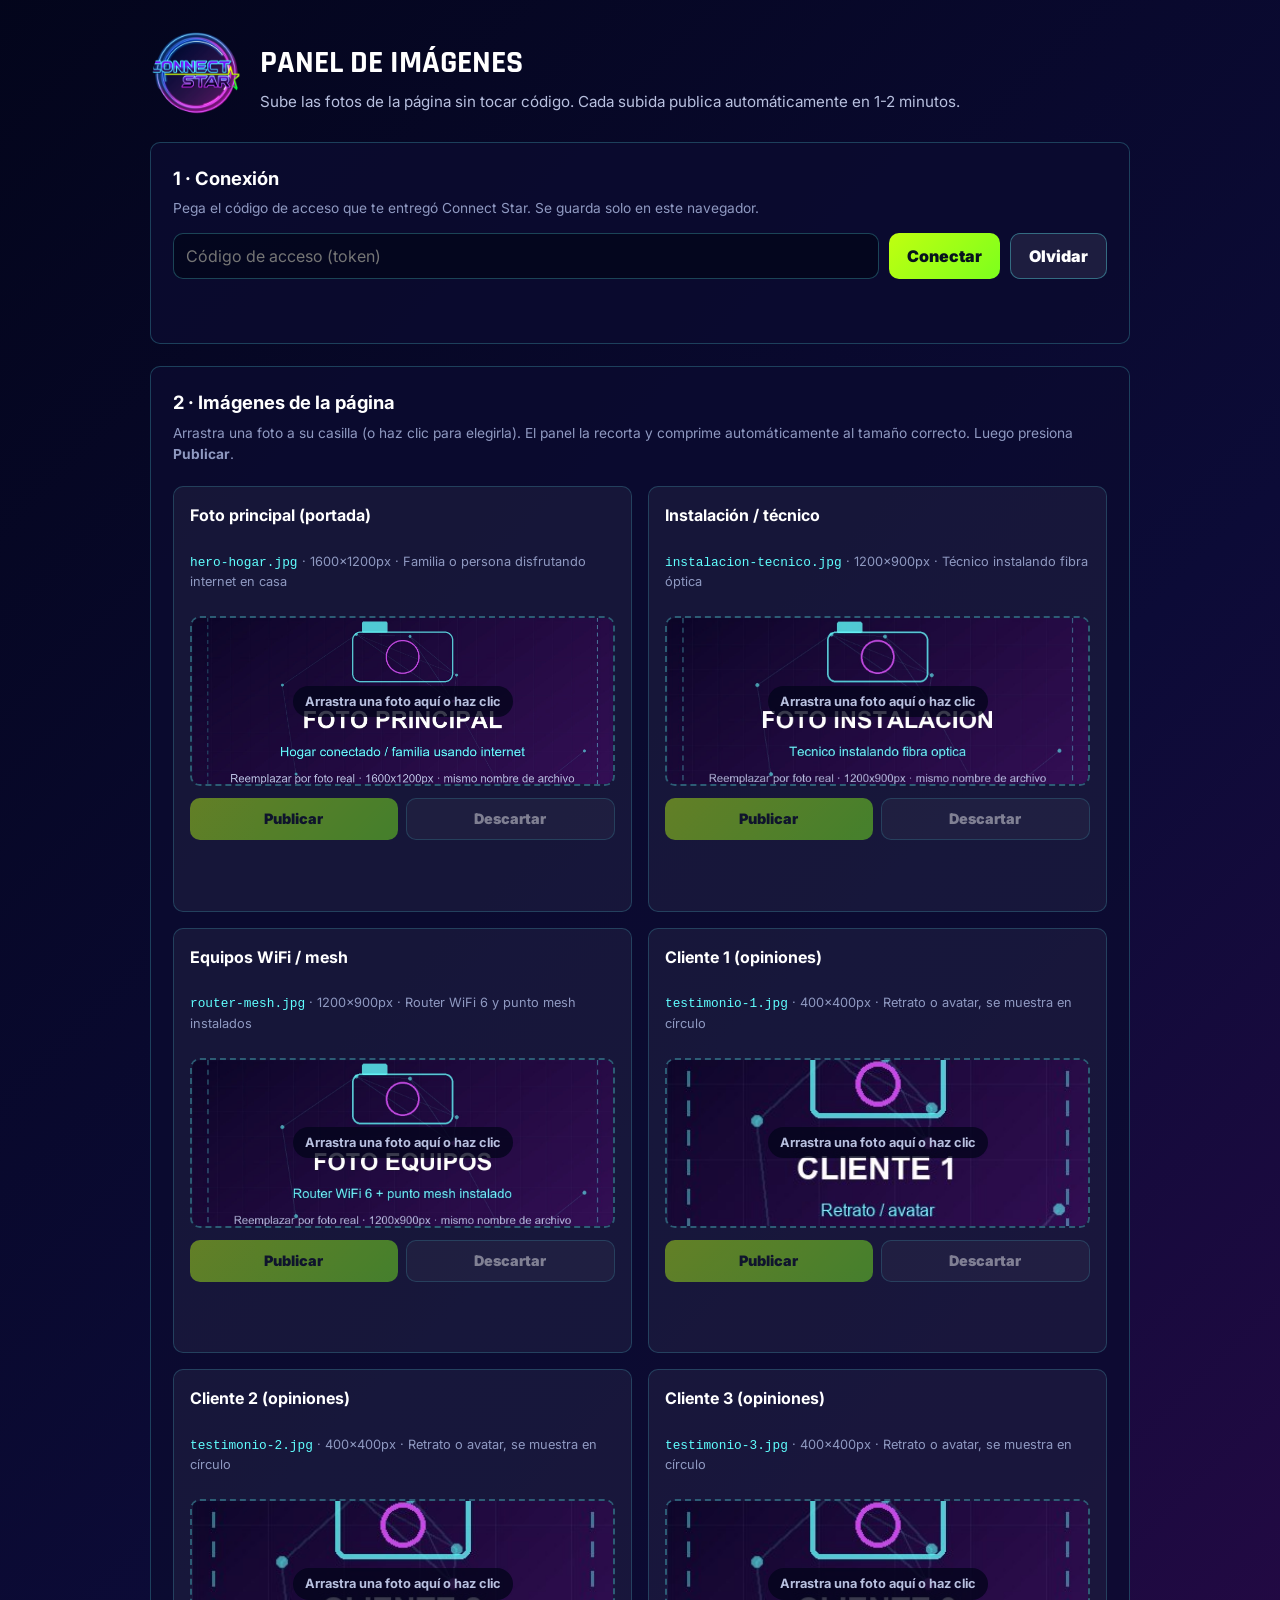
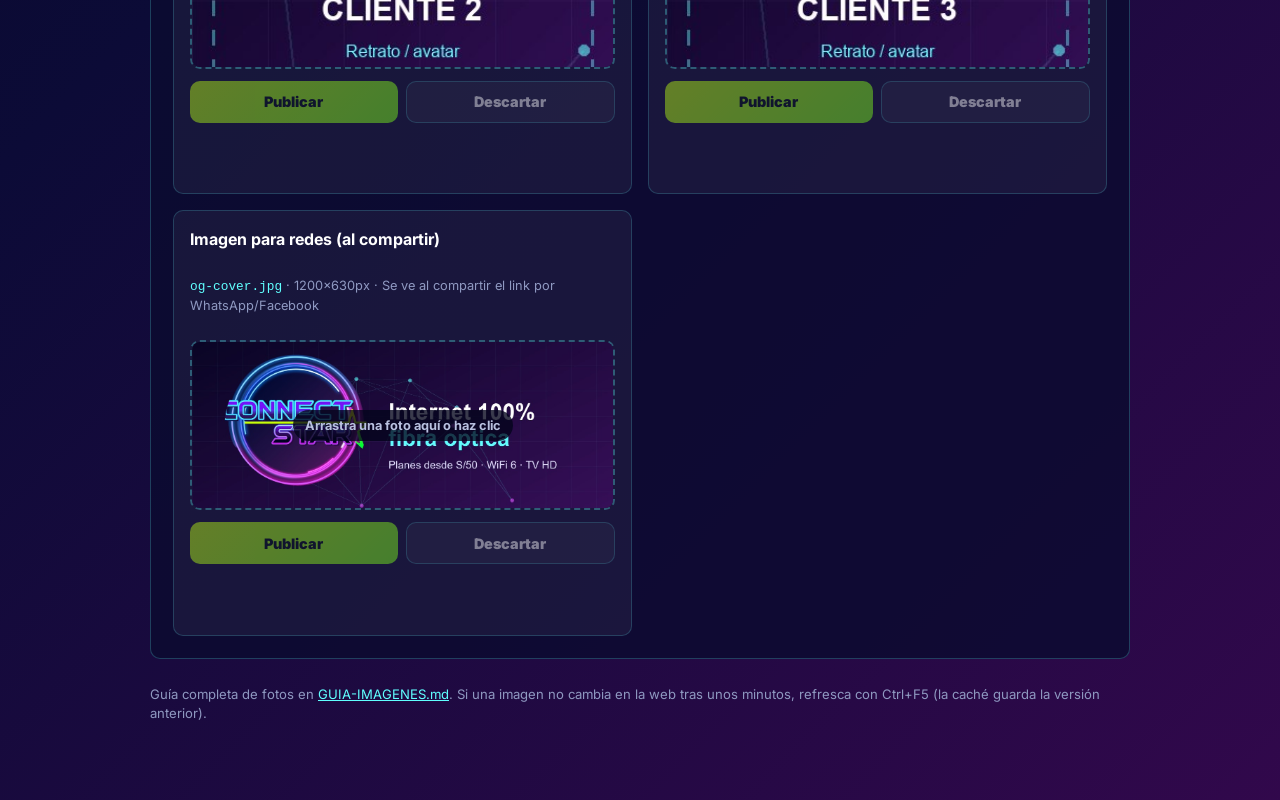
==== admin.html @ 7dda6c48 "Landing Connect Star: rediseño comercial + panel de imágenes Co-Authored-By: Claude Fable 5 <noreply" ====
<!doctype html>
<html lang="es">
  <head>
    <meta charset="utf-8" />
    <meta name="viewport" content="width=device-width, initial-scale=1" />
    <title>Connect Star | Panel de imágenes</title>
    <meta name="robots" content="noindex, nofollow" />
    <link rel="icon" type="image/png" href="./assets/favicon.png" />
    <link rel="preconnect" href="https://fonts.googleapis.com" />
    <link rel="preconnect" href="https://fonts.gstatic.com" crossorigin />
    <link
      href="https://fonts.googleapis.com/css2?family=Inter:wght@400;600;700;800;900&family=Rajdhani:wght@600;700&display=swap"
      rel="stylesheet"
    />
    <style>
      :root {
        color-scheme: dark;
        --ink-950: #03051b;
        --cyan-400: #60ffff;
        --magenta-500: #e050ff;
        --lime-400: #c0ff10;
        --white: #fff;
        --muted: #b8c0df;
        --muted-2: #8f99c1;
        --panel: rgba(11, 11, 48, 0.82);
        --radius: 10px;
        --font-body: "Inter", Arial, sans-serif;
        --font-display: "Rajdhani", "Inter", Arial, sans-serif;
      }
      * { box-sizing: border-box; }
      body {
        min-width: 320px;
        margin: 0;
        padding: 32px 16px 80px;
        background:
          linear-gradient(135deg, rgba(3, 5, 27, 0.98) 0%, rgba(12, 11, 55, 0.98) 48%, rgba(50, 8, 76, 0.98) 100%),
          #0c0b37;
        color: var(--white);
        font-family: var(--font-body);
        line-height: 1.5;
      }
      .wrap { width: min(980px, 100%); margin: 0 auto; }
      header.panel-head { display: flex; align-items: center; gap: 18px; margin-bottom: 8px; }
      header.panel-head img { width: 92px; }
      h1 { margin: 0; font-family: var(--font-display); font-size: 2rem; text-transform: uppercase; }
      .sub { margin: 4px 0 0; color: var(--muted); font-size: 0.95rem; }
      .card {
        margin-top: 22px;
        padding: 22px;
        border: 1px solid rgba(96, 255, 255, 0.22);
        border-radius: var(--radius);
        background: var(--panel);
      }
      .card h2 { margin: 0 0 6px; font-size: 1.15rem; }
      .card p.hint { margin: 0 0 14px; color: var(--muted-2); font-size: 0.86rem; }
      .token-row { display: flex; flex-wrap: wrap; gap: 10px; }
      .token-row input {
        flex: 1 1 260px;
        min-height: 46px;
        padding: 0 12px;
        border: 1px solid rgba(96, 255, 255, 0.25);
        border-radius: var(--radius);
        background: rgba(3, 5, 27, 0.8);
        color: var(--white);
        font: inherit;
        outline: 0;
      }
      .token-row input:focus { border-color: var(--cyan-400); }
      button {
        display: inline-flex;
        align-items: center;
        justify-content: center;
        gap: 8px;
        min-height: 46px;
        padding: 0 18px;
        border: 0;
        border-radius: var(--radius);
        background: linear-gradient(135deg, var(--lime-400), #7cff1d);
        color: #07131d;
        font: inherit;
        font-weight: 900;
        cursor: pointer;
        transition: transform 180ms ease, opacity 180ms ease;
      }
      button:hover { transform: translateY(-2px); }
      button:disabled { opacity: 0.45; cursor: not-allowed; transform: none; }
      button.ghost {
        border: 1px solid rgba(96, 255, 255, 0.35);
        background: rgba(255, 255, 255, 0.08);
        color: var(--white);
      }
      .status { margin-top: 10px; font-size: 0.88rem; font-weight: 700; min-height: 1.3em; }
      .status.ok { color: var(--lime-400); }
      .status.err { color: #ff7070; }
      .status.busy { color: var(--cyan-400); }
      .grid { display: grid; grid-template-columns: repeat(2, minmax(0, 1fr)); gap: 16px; margin-top: 22px; }
      @media (max-width: 760px) { .grid { grid-template-columns: 1fr; } }
      .slot {
        display: flex;
        flex-direction: column;
        gap: 12px;
        padding: 16px;
        border: 1px solid rgba(96, 255, 255, 0.18);
        border-radius: var(--radius);
        background: rgba(255, 255, 255, 0.05);
      }
      .slot h3 { margin: 0; font-size: 1rem; }
      .slot .meta { color: var(--muted-2); font-size: 0.8rem; }
      .slot .meta code { color: var(--cyan-400); }
      .drop {
        position: relative;
        display: grid;
        place-items: center;
        min-height: 170px;
        border: 2px dashed rgba(96, 255, 255, 0.3);
        border-radius: var(--radius);
        overflow: hidden;
        cursor: pointer;
        transition: border-color 180ms ease, background 180ms ease;
      }
      .drop:hover, .drop.dragover { border-color: var(--lime-400); background: rgba(192, 255, 16, 0.06); }
      .drop img { position: absolute; inset: 0; width: 100%; height: 100%; object-fit: cover; }
      .drop .overlay {
        position: relative;
        z-index: 2;
        padding: 6px 12px;
        border-radius: 999px;
        background: rgba(3, 5, 27, 0.78);
        color: var(--muted);
        font-size: 0.8rem;
        font-weight: 700;
        text-align: center;
      }
      .drop.has-new { border-style: solid; border-color: var(--magenta-500); }
      .slot .row { display: flex; gap: 8px; }
      .slot .row button { flex: 1; min-height: 42px; font-size: 0.9rem; }
      .badge-new {
        position: absolute;
        top: 8px;
        left: 8px;
        z-index: 2;
        padding: 3px 9px;
        border-radius: 999px;
        background: var(--magenta-500);
        color: #fff;
        font-size: 0.7rem;
        font-weight: 900;
        text-transform: uppercase;
      }
      footer.note { margin-top: 26px; color: var(--muted-2); font-size: 0.82rem; }
      footer.note a { color: var(--cyan-400); }
      input[type="file"] { display: none; }
    </style>
  </head>
  <body>
    <div class="wrap">
      <header class="panel-head">
        <img src="./assets/connect-star-logo.webp" alt="Connect Star" />
        <div>
          <h1>Panel de imágenes</h1>
          <p class="sub">Sube las fotos de la página sin tocar código. Cada subida publica automáticamente en 1-2 minutos.</p>
        </div>
      </header>

      <section class="card">
        <h2>1 · Conexión</h2>
        <p class="hint">
          Pega el código de acceso que te entregó Connect Star. Se guarda solo en este navegador.
        </p>
        <div class="token-row">
          <input id="tokenInput" type="password" placeholder="Código de acceso (token)" autocomplete="off" />
          <button id="connectBtn">Conectar</button>
          <button id="forgetBtn" class="ghost" type="button">Olvidar</button>
        </div>
        <p class="status" id="connStatus"></p>
      </section>

      <section class="card">
        <h2>2 · Imágenes de la página</h2>
        <p class="hint">
          Arrastra una foto a su casilla (o haz clic para elegirla). El panel la recorta y comprime
          automáticamente al tamaño correcto. Luego presiona <strong>Publicar</strong>.
        </p>
        <div class="grid" id="slotsGrid"></div>
      </section>

      <footer class="note">
        Guía completa de fotos en <a href="./GUIA-IMAGENES.md" target="_blank" rel="noopener">GUIA-IMAGENES.md</a>.
        Si una imagen no cambia en la web tras unos minutos, refresca con Ctrl+F5 (la caché guarda la versión anterior).
      </footer>
    </div>

    <script src="./admin.js"></script>
  </body>
</html>
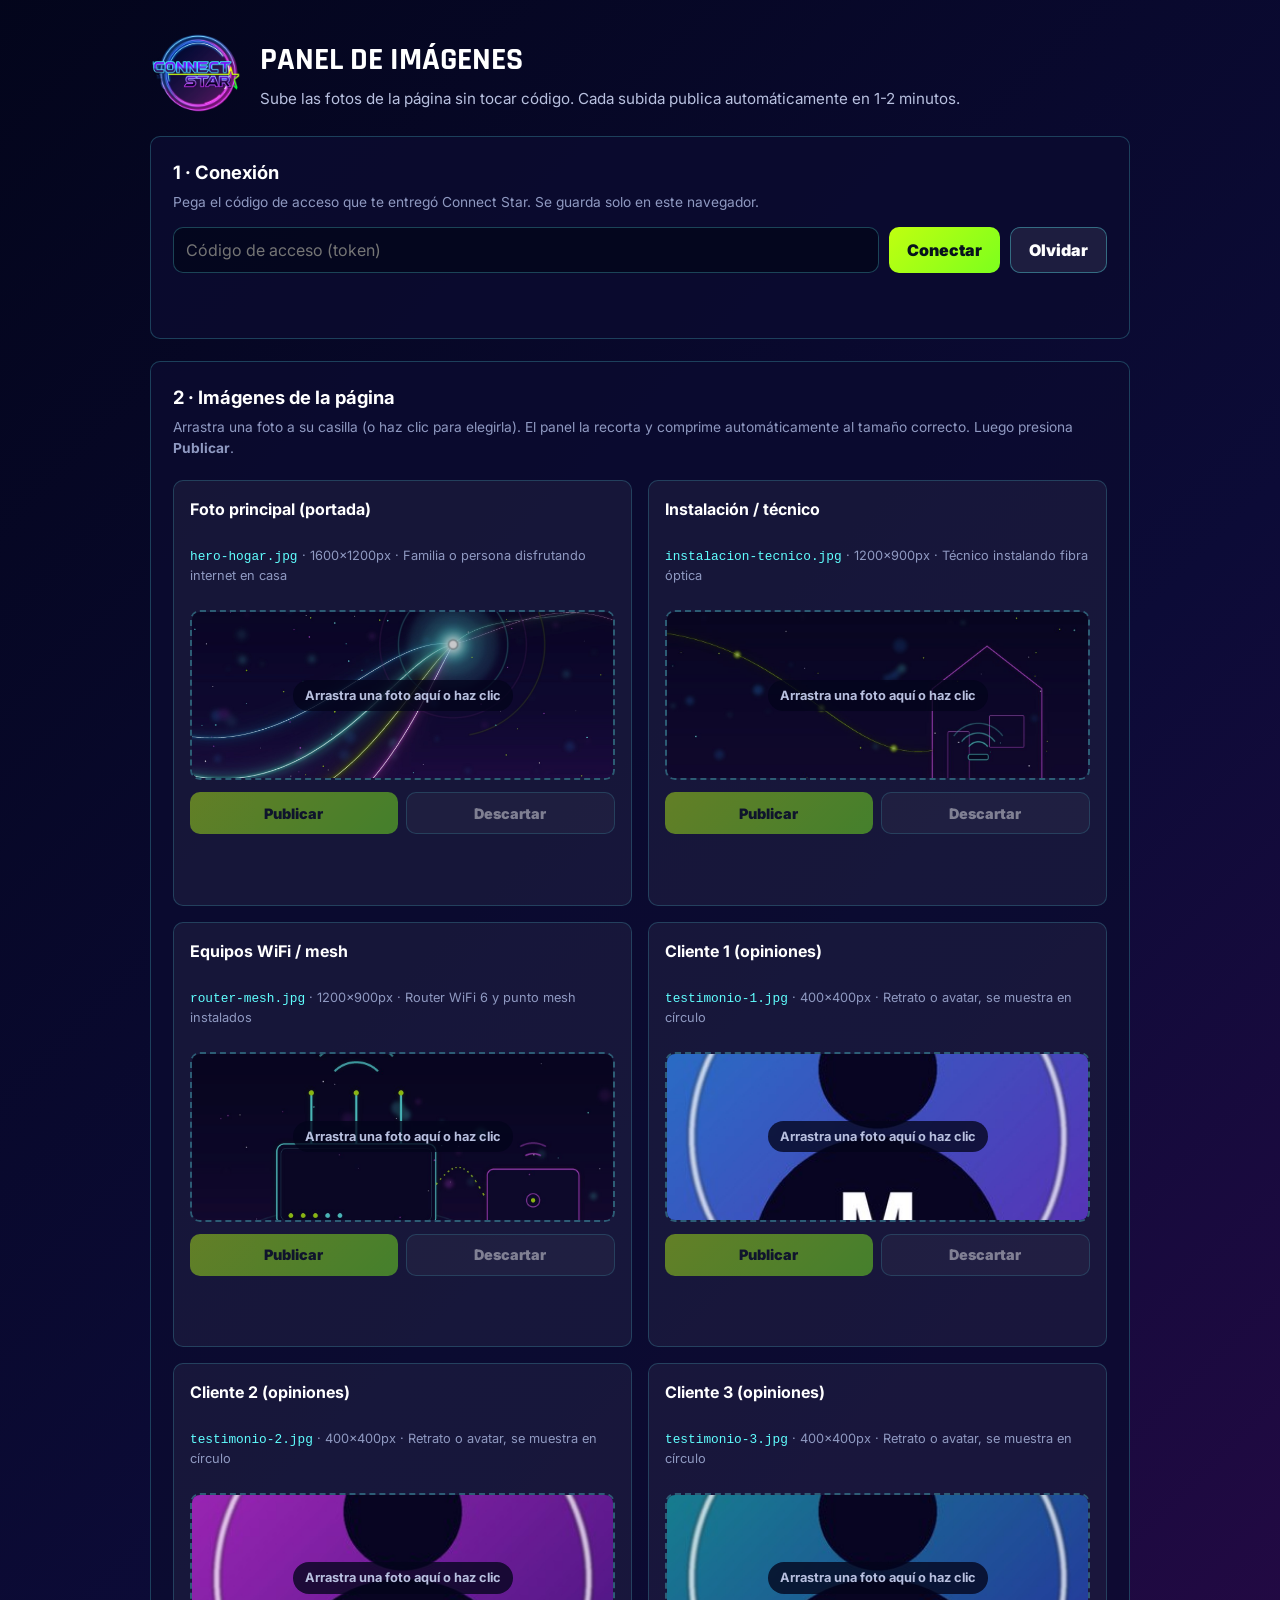
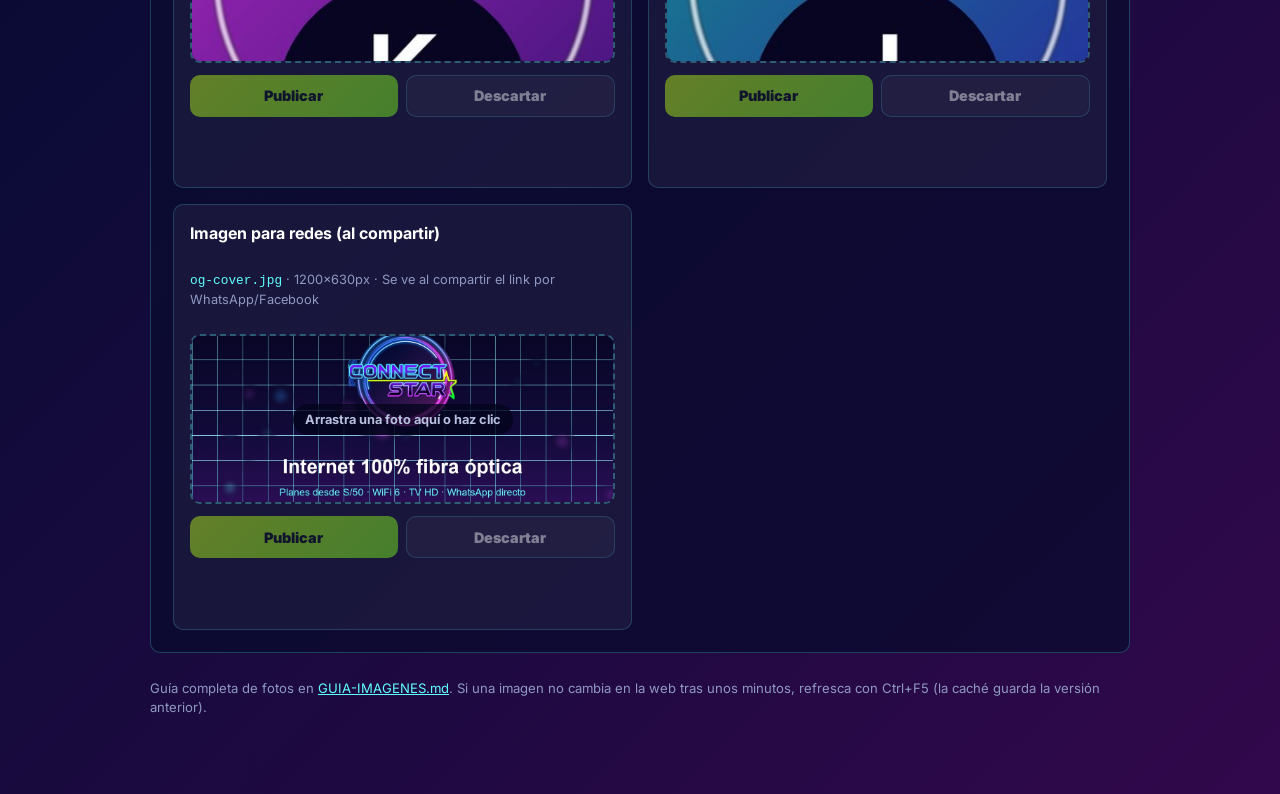
==== commit ca729b77: "Cache-busting de assets envenenados en Cloudflare (404 de cPanel) Cloudflare guardó un 404 de un ori" ====
--- a/admin.html
+++ b/admin.html
@@ -155,7 +155,7 @@
   <body>
     <div class="wrap">
       <header class="panel-head">
-        <img src="./assets/connect-star-logo.webp" alt="Connect Star" />
+        <img src="./assets/connect-star-logo.webp?v=20260916" alt="Connect Star" />
         <div>
           <h1>Panel de imágenes</h1>
           <p class="sub">Sube las fotos de la página sin tocar código. Cada subida publica automáticamente en 1-2 minutos.</p>
